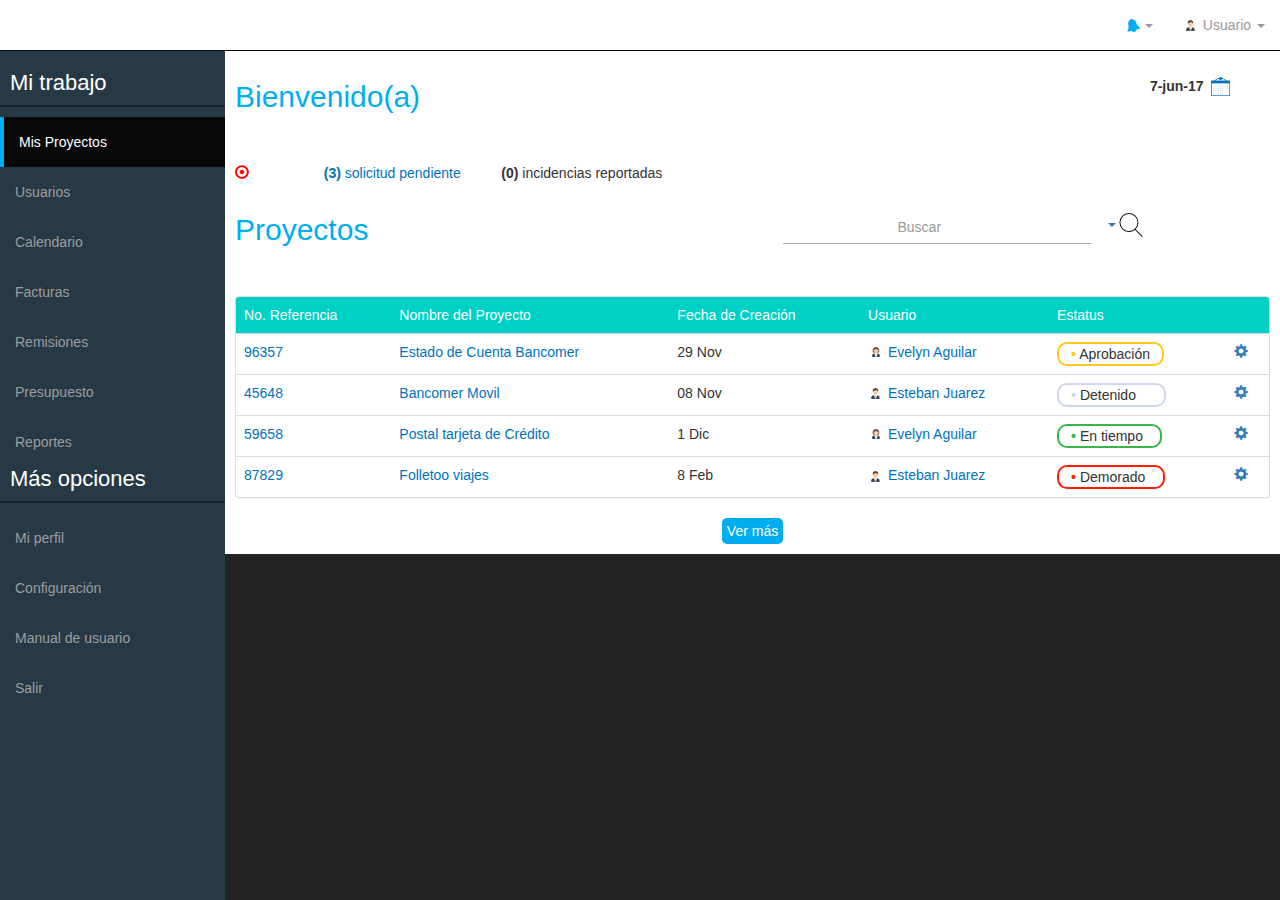
==== index.html @ 8150433b "padding row" ====
<!DOCTYPE html>
<html lang="es">
<head>
	<meta charset="UTF-8">
	<meta http-equiv="X-UA-Compatible" content="IE=edge"/>
	<meta name="viewport" content="width=device-width, initial-scale=1, user-scalable=no, maximum-scale=1, minimum-scale=1"/>
	<title>Ideeo</title>
	<link rel="stylesheet" href="./css/bootstrap.min.css">
	<link rel="stylesheet" href="./css/normalize.css">
	<link rel="stylesheet" href="./css/font-awesome.min.css">
	<link rel="stylesheet" href="./css/style.css">
    <link rel="stylesheet" href="./css/style-jor.css">
</head>
<body>

  


<!--agregar proyecto
  
  <div class="emergente-proyectos">
    <div class="agregar-proyecto">
      <div class="heading-proyecto">
        <h2 class="proyecto">Nuevo Proyecto</h2>
        <div class="cerrar">cerrar</div>
      </div>
      <div class="body-proyecto">
        <form action="">
          <label for="tipo" class="etiquetas">Tipo:</label>
          <select name="tipo" id="" class="opciones">
            <option value="2">Dato Varibale</option>
            <option value="2">Dato Fijo</option>
            <option value="3">Opción3</option>
          </select>
          <label for="referencia" class="etiquetas">No.Referencia:</label>
          <select name="referencia" id="" class="opciones">
            <option value="1">0937</option>
            <option value="2">0938</option>
            <option value="3">0939</option>
          </select>
          <label for="nombre" class="etiquetas">Nombre del Proyecto:</label>
          <select name="nombre" id="" class="opciones">
            <option value="1">Priority kit</option>
            <option value="2">Nombre 2</option>
            <option value="3">Nombre 3</option>
          </select>
        </form>
      </div>
      <div class="footer-proyecto"></div>
    </div>
  </div>

agregar proyecto-->


   <div id="wrapper">

    <!-- Navigation -->
    <nav class="navbar navbar-inverse navbar-fixed-top navbar-cim" role="navigation">
        <!-- Brand and toggle get grouped for better mobile display -->
        <div class="navbar-header">
            <button type="button" class="navbar-toggle" data-toggle="collapse" data-target=".navbar-ex1-collapse">
                <span class="sr-only">Toggle navigation</span>
                <span class="icon-bar"></span>
                <span class="icon-bar"></span>
                <span class="icon-bar"></span>
            </button>
            <a class="navbar-brand" href="index.html">Cliente</a>
        </div>
        <!-- Top Menu Items -->
        <ul class="nav navbar-right top-nav">
           <li class="dropdown">
            <a href="#" class="dropdown-toggle" data-toggle="dropdown"><i class="fa fa-bell"></i> <b class="caret"></b></a>
            <ul class="dropdown-menu message-dropdown">
                <li class="message-preview">
                    <a href="#">
                        <div class="media">
                            <span class="pull-left">
                                <img class="media-object" src="images/woman.png">
                            </span>
                            <div class="media-body">
                                <h5 class="media-heading"><strong>Usuario</strong>
                                </h5>
                                <p class="small text-muted"><i class="fa fa-clock-o"></i> hora 4:32 PM</p>
                                <p>Lorem ipsum dolor sit amet, consectetur</p>
                            </div>
                        </div>
                    </a>
                </li>
                
                
                <li class="message-footer">
                    <a href="#">Ver todos los mensajes</a>
                </li>
            </ul>
        </li>
        
        <li class="dropdown">
            <a href="#" class="dropdown-toggle" data-toggle="dropdown"><img src="images/man.png"> Usuario <b class="caret"></b></a>
            <ul class="dropdown-menu">
                
                <li>
                    <a href="#"><i class="fa fa-fw fa-power-off"></i> Salir</a>
                </li>
            </ul>
        </li>
    </ul>
    <!-- Sidebar Menu Items - These collapse to the responsive navigation menu on small screens -->
    <div class="collapse navbar-collapse navbar-ex1-collapse">
        <ul class="nav navbar-nav side-nav">
            <h2 class="sidebar-head">Mi trabajo</h2>
            <li class="active">
                <a href="index.html">Mis Proyectos</a>
            </li>
            <li>
                <a href="#">Usuarios</a>
            </li>
            <li>
                <a href="#">Calendario</a>
            </li>
            <li>
                <a href="#">Facturas</a>
            </li>
            <li>
                <a href="#">Remisiones</a>
            </li>
            <li>
                <a href="#">Presupuesto</a>
            </li>
            <li>
                <a href="#">Reportes</a>
            </li>

            <h2 class="sidebar-head">Más opciones</h2>
            <li>
                <a href="#">Mi perfil</a>
            </li>
            <li>
                <a href="#">Configuración</a>
            </li>
            <li>
                <a href="#">Manual de usuario</a>
            </li>
            <li>
                <a href="#">Salir</a>
            </li>
        </ul>
    </div>
    <!-- /.navbar-collapse -->
</nav>

<div id="page-wrapper">

    <div class="container-fluid">
           
      <div class="row">
        <div class="col-md-10 col-xs-6">
          <h2 class="bienvenido">Bienvenido(a)</h2>
        </div>
        <div class="col-md-2 col-xs-6">
          <table class="calendar">
            <tr>
              <th>7-jun-17</th>
              <th><img class="calendar" src="images/calendar.png"></th>
            </tr>
          </table>
        </div>
      </div>
    
        
      <div class="row cont-text">
        <div class="col-md-1">
          <span class="glyphicon glyphicon-record" style="color: red;"></span>
        </div>
        <div class="col-md-2">
          <p class="solicitud"><b>(3)</b> solicitud pendiente</p>
        </div>
        <div class="col-md-3">
        <p><b>(0)</b> incidencias reportadas</p>
        </div>
      </div>



      <div class="row">
        <div class="col-md-6 col-xs-12">
          <h2 class="proyecto">Proyectos</h2>
        </div>
        <div class="col-md-6 col-xs-12">
          <form class="navbar-form navbar-left buscar" role="search">
            <div class="form-group">
              <input type="text" class="form-control" placeholder="Buscar">
            </div>
          </form>
          <ul class="lupa">
            <li class="dropdown">
              <a href="#" class="dropdown-toggle" data-toggle="dropdown" role="button" aria-haspopup="true" aria-expanded="false"><span class="caret"></span></a>
              <ul class="dropdown-menu">
                <li><a href="#">Proyecto colaborativo dedicado a la recopilación de tutoriales</a></li>
                <li><a href="#">Modelo de aprendizaje y acercamiento a la Ciencia</a></li>
              </ul>
              <button type="submit" class="lupa"><img src="images/search.png"></button>
            </li>
          </ul> 
        </div>
       
      </div>  



<section class="section3">
    <div class="panel panel-default">
      <table class="table">
        <tr class="blue-color">
          <td>No. Referencia</td>
          <td >Nombre del Proyecto</td>
          <td >Fecha de Creación</td>
          <td >Usuario</td>
          <td >Estatus</td>
          <td ></td>
      </tr>

      <tr>
          <td class="no-ref">96357</td>
          <td class="no-pro">Estado de Cuenta Bancomer</td>
          <td>29 Nov</td>
          <td class="no-user"><img src="images/woman.png"> Evelyn Aguilar</td>
          <td><button class="aprobar"><b class="bullet">•</b> Aprobación</button></td>
          <td><a href="#"><span class="glyphicon glyphicon-cog"></span></td></a>
      </tr>

      <tr>
          <td class="no-ref">45648</td>
          <td class="no-pro">Bancomer Movil</td>
          <td>08 Nov</td>
          <td class="no-user"><img src="images/man.png"> Esteban Juarez</td>
          <td><button class="detenido"><b class="bullet-detenido">•</b> Detenido</button></td>
          <td><a href="#"><span class="glyphicon glyphicon-cog"></span></td></a>
      </tr>

      <tr>
          <td class="no-ref">59658</td>
          <td class="no-pro">Postal tarjeta de Crédito</td>
          <td>1 Dic</td>
          <td class="no-user"><img src="images/woman.png"> Evelyn Aguilar</td>
          <td><button class="entiempo"><b class="bullet-entiempo">•</b> En tiempo</button></td>
          <td><a href="#"><span class="glyphicon glyphicon-cog"></span></td></a>
      </tr>

      <tr>
          <td class="no-ref">87829</td>
          <td class="no-pro">Folletoo viajes</td>
          <td>8 Feb</td>
          <td class="no-user"><img src="images/man.png"> Esteban Juarez</td>
          <td><button class="demorado"><b class="bullet-demorado">•</b> Demorado</button></td>
          <td><a href="#"><span class="glyphicon glyphicon-cog"></span></td></a>
      </tr>
  </table>
</div>
<a href="#"><button class="mas">Ver más</button></a>
</section>






</div>
<!-- /.container-fluid -->
</div>
<!-- /#page-wrapper -->

</div>
<!-- /#wrapper -->






	<script src="./js/jquery.min.js"></script>
	<script src="./js/bootstrap.min.js"></script>
</body>
</html>
---- css/style.css ----
*{margin: 0 auto;padding: 0; box-sizing: border-box;}

body {
    margin-top: 100px;
    background-color: #222;
}

.container-fluid{
	margin: 0 auto;
	padding: 0;
}

/* NAV */







/* Global Styles */


@media(min-width:768px) {
    body {
        margin-top: 50px;
    }
}

#wrapper {
    padding-left: 0;
}

#page-wrapper {
    width: 100%;
    padding: 0;
    background-color: #fff;
}

.huge {
    font-size: 50px;
    line-height: normal;
}

@media(min-width:768px) {
    #wrapper {
        padding-left: 225px;
    }

    #page-wrapper {
        padding: 10px;
    }
}

/* Top Navigation */

.navbar-cim{
    background-color: #fff;
}

.top-nav {
    padding: 0 15px;
    background: #fff;
}

.top-nav>li {
    display: inline-block;
    float: left;
}

.top-nav>li>a {
    padding-top: 15px;
    padding-bottom: 15px;
    line-height: 20px;
    color: #999;
}

.top-nav>li>a:hover,
.top-nav>li>a:focus,
.top-nav>.open>a,
.top-nav>.open>a:hover,
.top-nav>.open>a:focus {
    color: #fff;
    background-color: #000;
}

.top-nav>.open>.dropdown-menu {
    float: left;
    position: absolute;
    margin-top: 0;
    border: 1px solid rgba(0,0,0,.15);
    border-top-left-radius: 0;
    border-top-right-radius: 0;
    background-color: #fff;
    -webkit-box-shadow: 0 6px 12px rgba(0,0,0,.175);
    box-shadow: 0 6px 12px rgba(0,0,0,.175);
}

.top-nav>.open>.dropdown-menu>li>a {
    white-space: normal;
}

ul.message-dropdown {
    padding: 0;
    max-height: 250px;
    overflow-x: hidden;
    overflow-y: auto;
}

li.message-preview {
    width: 275px;
    border-bottom: 1px solid rgba(0,0,0,.15);
}

li.message-preview>a {
    padding-top: 15px;
    padding-bottom: 15px;
}

li.message-footer {
    margin: 5px 0;
}

ul.alert-dropdown {
    width: 200px;
}

/* Side Navigation */

@media(min-width:768px) {
    .side-nav {
        position: fixed;
        top: 51px;
        left: 225px;
        width: 225px;
        margin-left: -225px;
        border: none;
        border-radius: 0;
        overflow-y: auto;
        background-color: #283946;
        bottom: 0;
        overflow-x: hidden;
        padding-bottom: 40px;
    }

    .side-nav>li>a {
        width: 225px;
    }

    .side-nav li a:hover,
    .side-nav li a:focus {
        outline: none;
        background-color: #4a718e !important;
    }
}

.side-nav>li>ul {
    padding: 0;
}

.side-nav>li>ul>li>a {
    display: block;
    padding: 10px 15px 10px 38px;
    text-decoration: none;
    color: #a2b8c9;
}

.side-nav>li>ul>li>a:hover {
    color: #fff;
}



.active{
    border-left: 4px solid #00aeef;
    background-color: #4a718e;
}

h2.sidebar-head{
    border-bottom: 2px solid #152531;
    color: #fff;
    padding-left: 1rem;
    padding-bottom: 1rem;
    font-size: 22px;
}

.fa-bell{
color: #00aeef;
    transform: rotate(-15deg);
}

.row{
   
}

.navbar-inverse .navbar-toggle .icon-bar{
    background: #000;
}




@media (max-width: 767px) {
    h2.sidebar-head{
        color: #000;
    }
}
/*
.emergente-proyectos{
    width: 100vw;
    height: 100vh;
    background: rgba(0,0,0,0.5);
    position: absolute;
    z-index: 100;
    
}

.agregar-proyecto{
    position: relative;
    width: 50%;
    margin: 0 auto;
    background: #fff;
    top: 10%;

}
.heading-proyecto{
    border-bottom: 1px solid #aaa;
    width: 100%;
    height: 80px;
}

.heading-proyecto h2{
    float: left;
    padding-left: 2rem;
}

.heading-proyecto .cerrar{
    float: right;
}

.body-proyecto .etiquetas{
    width: 30%;
    text-align: left;
    padding-left: 2rem;
}

.body-proyecto .opciones{
    width: 60%;
    padding-right: 2rem;
    border:1px #aaa solid;
    height: 40px;
    border-radius: 100%!important;
    margin-bottom: 2rem;
    text-align: center;
}*/
---- css/style-jor.css ----
table.calendar{
    margin-top: 15px;
}

img.calendar{
	width: 50%;
	margin-left:7px;
}

section.section2{
	background-color:#edeff5;
	width: 100%;
	height: auto;
}

h2.proyecto{
	color:#00aeef;
	font-weight: 200;
}

p.solicitud{
	color: #0072bc;
}

.cont-text{
	margin-top:40px;
}

 h2.bienvenido{
	color:#00aeef;
	
}

form.buscar{
	margin-top: 17px;
}



.form-control{
	border:none;
	border-bottom: 1px solid #ababab;
	background-color: transparent;
	box-shadow: none;
	border-radius: 0px;
	padding-left: 115px;
}

button.lupa{
	background-color: transparent;
	border: none;
}

b.bullet{
	color:#ffc818;
}

b.bullet:hover{
	color:#ffffff;
}

button.lupa:hover{
    opacity: .5;
}

ul.lupa{
	list-style-type: none;
	margin-top: 20px;
}

section.section3{
	margin-top: 40px;
}

tr.blue-color{
	background-color: #00d1c7;
	color: white;
}

.no-ref, .no-user, .no-pro{
	color:#0072bc;
}

.no-ref, .no-user, .no-pro{
	color:#0072bc;
}

button.aprobar{
	background-color:#ffffff;
	border-radius: 10px;
	padding:2px 12px 2px 12px;
	border-color:#ffc818;
	border-style: solid;
}

button.aprobar:hover{
	background-color:#ffc818;
	border-color:#ffc818;
	border-style: solid;
	color: white;
}

button.detenido{
	background-color:#ffffff;
	border-radius: 10px;
	padding:2px 28px 2px 12px;
	border-color:#d1d7ea;
	border-style: solid;
}

button.detenido:hover{
	background-color:#d1d7ea;
	border-color:#d1d7ea;
	border-style: solid;
	color: white;
}

b.bullet-detenido{
	color:#d1d7ea;
}

button.entiempo{
	background-color:#ffffff;
	border-radius: 10px;
	padding:2px 17px 2px 12px;
	border-color:#39b54a;
	border-style: solid;
}

button.entiempo:hover{
	background-color:#39b54a;
	border-color:#39b54a;
	border-style: solid;
	color: white;
}

b.bullet-entiempo{
	color:#39b54a;
}

button.demorado{
	background-color:#ffffff;
	border-radius: 10px;
	padding:2px 18px 2px 12px;
	border-color:#ff1e07;
	border-style: solid;
}

button.demorado:hover{
	background-color:#ff1e07;
	border-color:#ff1e07;
	border-style: solid;
	color: white;
}

b.bullet-demorado{
	color:#ff1e07;
}

button.mas{
	background-color: #00aeef;
	padding-left: 15px;
	padding-right: 15px;
	padding: 5px;
	color: white;
	border-style: none;
	border-color: #00aeef;
	border-radius: 5px;
	margin: auto;
	display: block;
}

 h2.estado-cuenta{
	color:#00aeef;
	border-bottom: 1px solid black;
}

.no-ref-header{
	margin-left: 10px;
	border-bottom: 1px solid;
	font-weight: 200;
	font-size: 18px;
}

.solicitudes-espacio{
	padding-left: 68px;

}

p.color-azul{
		color:#0072bc;
}

button.cim-generica{
	padding: 5px;
	padding-left: 10px;
	padding-right: 10px;
	border-radius: 15px;
	background-color: #ffffff;
	border-style:solid;
}

button.cim-generica:hover{
opacity:.7;
}
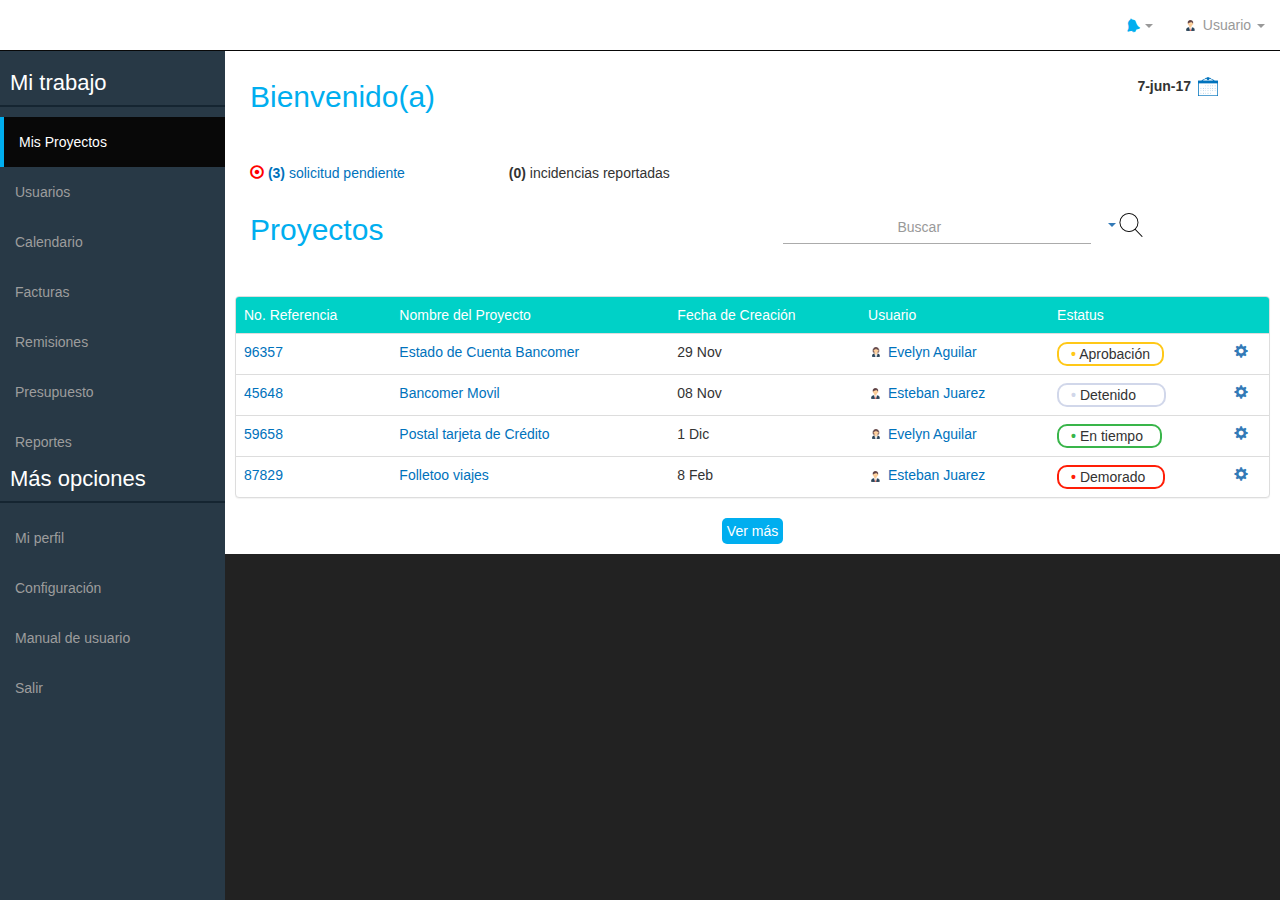
==== commit ea81ed89: "boton solicitudes" ====
--- a/index.html
+++ b/index.html
@@ -169,10 +169,9 @@
     
         
       <div class="row cont-text">
-        <div class="col-md-1">
+       
+        <div class="col-md-3">
           <span class="glyphicon glyphicon-record" style="color: red;"></span>
-        </div>
-        <div class="col-md-2">
           <p class="solicitud"><b>(3)</b> solicitud pendiente</p>
         </div>
         <div class="col-md-3">
--- a/css/style.css
+++ b/css/style.css
@@ -190,14 +190,17 @@
 }
 
 .row{
-   
+    margin-left: 0;
+    margin-right: 0;
 }
 
 .navbar-inverse .navbar-toggle .icon-bar{
     background: #000;
 }
 
-
+.solicitud{
+    display: inline-block;
+}
 
 
 @media (max-width: 767px) {
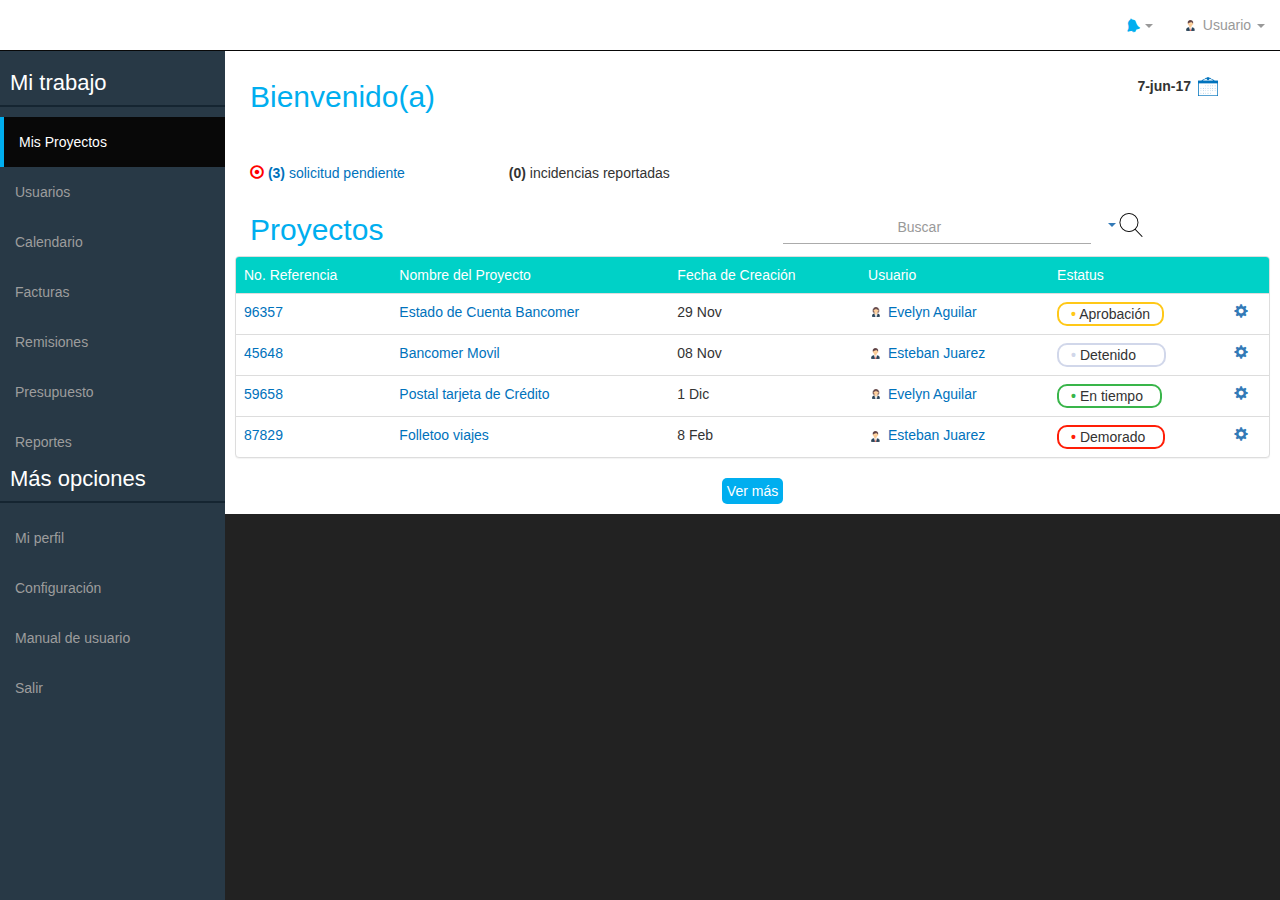
==== commit fbe70471: "escondida ventana emergente" ====
--- a/index.html
+++ b/index.html
@@ -16,7 +16,7 @@
   
 
 
-<!--agregar proyecto
+<!--agregar proyecto-->
   
   <div class="emergente-proyectos">
     <div class="agregar-proyecto">
@@ -50,7 +50,7 @@
     </div>
   </div>
 
-agregar proyecto-->
+<!--agregar proyecto-->
 
 
    <div id="wrapper">
@@ -207,7 +207,7 @@
 
 
 
-<section class="section3">
+<section class="row 0section3">
     <div class="panel panel-default">
       <table class="table">
         <tr class="blue-color">
--- a/css/style.css
+++ b/css/style.css
@@ -208,14 +208,14 @@
         color: #000;
     }
 }
-/*
+
 .emergente-proyectos{
     width: 100vw;
     height: 100vh;
     background: rgba(0,0,0,0.5);
     position: absolute;
     z-index: 100;
-    
+    display: none;
 }
 
 .agregar-proyecto{
@@ -255,4 +255,4 @@
     border-radius: 100%!important;
     margin-bottom: 2rem;
     text-align: center;
-}*/
+}
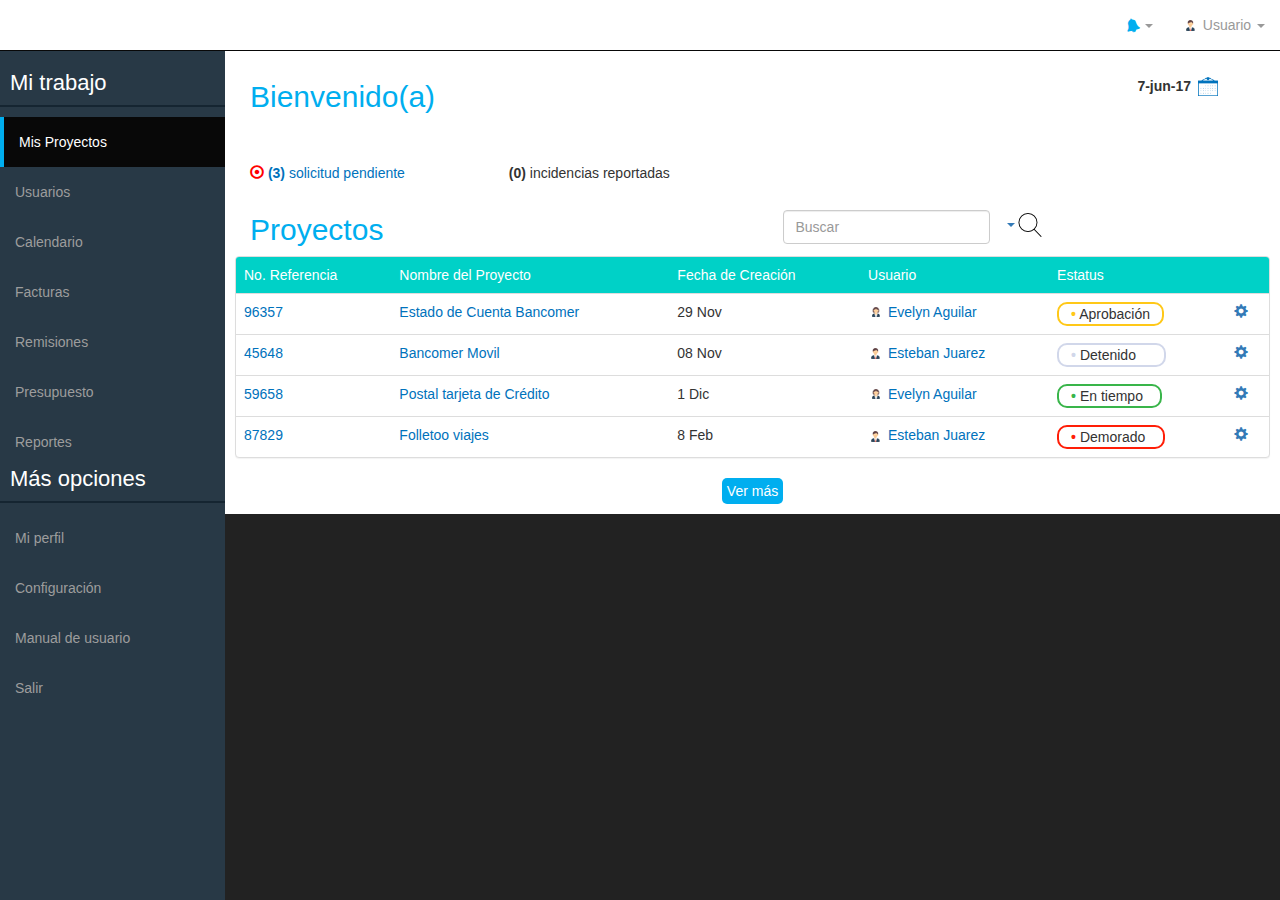
==== commit c11e9aca: "carri" ====
--- a/index.html
+++ b/index.html
@@ -17,7 +17,7 @@
 
 
 <!--agregar proyecto-->
-  
+  <!--
   <div class="emergente-proyectos">
     <div class="agregar-proyecto">
       <div class="heading-proyecto">
@@ -49,6 +49,7 @@
       <div class="footer-proyecto"></div>
     </div>
   </div>
+  -->
 
 <!--agregar proyecto-->
 
--- a/css/style.css
+++ b/css/style.css
@@ -215,7 +215,7 @@
     background: rgba(0,0,0,0.5);
     position: absolute;
     z-index: 100;
-    display: none;
+ 
 }
 
 .agregar-proyecto{
@@ -248,7 +248,7 @@
 }
 
 .body-proyecto .opciones{
-    width: 60%;
+    width: 66%;
     padding-right: 2rem;
     border:1px #aaa solid;
     height: 40px;
@@ -256,3 +256,18 @@
     margin-bottom: 2rem;
     text-align: center;
 }
+
+img.sol-pd{
+    margin-top: 8%;
+    margin-left: 28%;
+}
+
+img.sol-pd:hover{
+opacity: .8;
+cursor: pointer;
+}
+
+h4.modal-title{
+    color:#00aeef;
+    font-weight: 300;
+}--- a/css/style-jor.css
+++ b/css/style-jor.css
@@ -37,7 +37,7 @@
 
 
 
-.form-control{
+.form-control-buscar{
 	border:none;
 	border-bottom: 1px solid #ababab;
 	background-color: transparent;
@@ -46,6 +46,14 @@
 	padding-left: 115px;
 }
 
+label.float-der{
+	float: left;
+}
+
+input.form-formulario{
+	width: 67%;
+}
+
 button.lupa{
 	background-color: transparent;
 	border: none;
@@ -189,6 +197,10 @@
 
 p.color-azul{
 		color:#0072bc;
+}
+
+.marge-icons{
+	margin-left: 37%;
 }
 
 button.cim-generica{
@@ -206,25 +218,145 @@
 
 
 
-
-
-
-
-
-
-
-
-
-
-
-
-
-
-
-
-
-
-
-
-
-
+td.table-estado{
+	color:#0072bc;
+	text-decoration: underline;
+}
+
+
+
+ul{
+	list-style-type: none;
+}
+
+
+li.float{
+	float:left;
+}
+
+li.status-acount{
+margin-left: 1%;
+}
+
+li.number-ref{
+	margin-left: 15%;
+}
+
+li.date-creation{
+	margin-left: 15%;
+}
+
+li.v-ersion{
+	margin-left: 17%;
+}
+
+li.users-n{
+	margin-left: 10%;
+}
+
+li.pedidos-n{
+	margin-left: 5%;
+}
+
+span.glyphicon-triangle-bottom{
+	margin-left: 3%;
+}
+
+
+
+.visible{
+
+}
+
+.uno, .dos, .tres{
+   display: none;
+
+}
+
+.action, .action2{
+	cursor: pointer;
+}
+
+
+td.estado-color{
+	color:#0072bc;
+	text-decoration: underline;
+}
+
+tr.dos, tr.uno, tr.tres{
+	background-color: #f4f7f9;
+}
+
+
+h4.h4-ver{
+	float: left;
+}
+
+img.sol-pedido{
+	margin-left: 3%;
+	margin-top: 1.3%;
+}
+
+img.sol-pedido:hover{
+opacity: .7;
+cursor: pointer;
+}
+
+span.glyphicon-triangle-bottom:hover{
+	opacity: .7;
+
+}
+
+span.glyphicon-share-alt{
+color:#d1d7ea;
+cursor: pointer;
+}
+span.glyphicon-share-alt:hover{
+opacity: .7;
+}
+
+.boton-grups{
+	padding-bottom: 50px !important;
+}
+
+button.buton-solicitud{
+	font-size: 11px;
+	color: black;
+	background-color: #ffffff;
+	border-color: #d1d7ea;
+}
+
+button.buton-solicitud:hover{
+	color:#ffffff;
+	background-color: #00aeef;
+	border-color: #00aeef;
+}
+
+button.buton-solicitud:focus{
+	color:#ffffff;
+	background-color: #00aeef;
+	border-color: #00aeef;
+}
+
+button.buton-solicitud:active{
+	color:#ffffff;
+	background-color: #00aeef;
+	border-color: #00aeef;
+}
+
+.f-v{
+	margin-top:1%;
+}
+
+
+input.fecha{
+ width: 30%;
+}
+
+
+
+
+
+
+
+
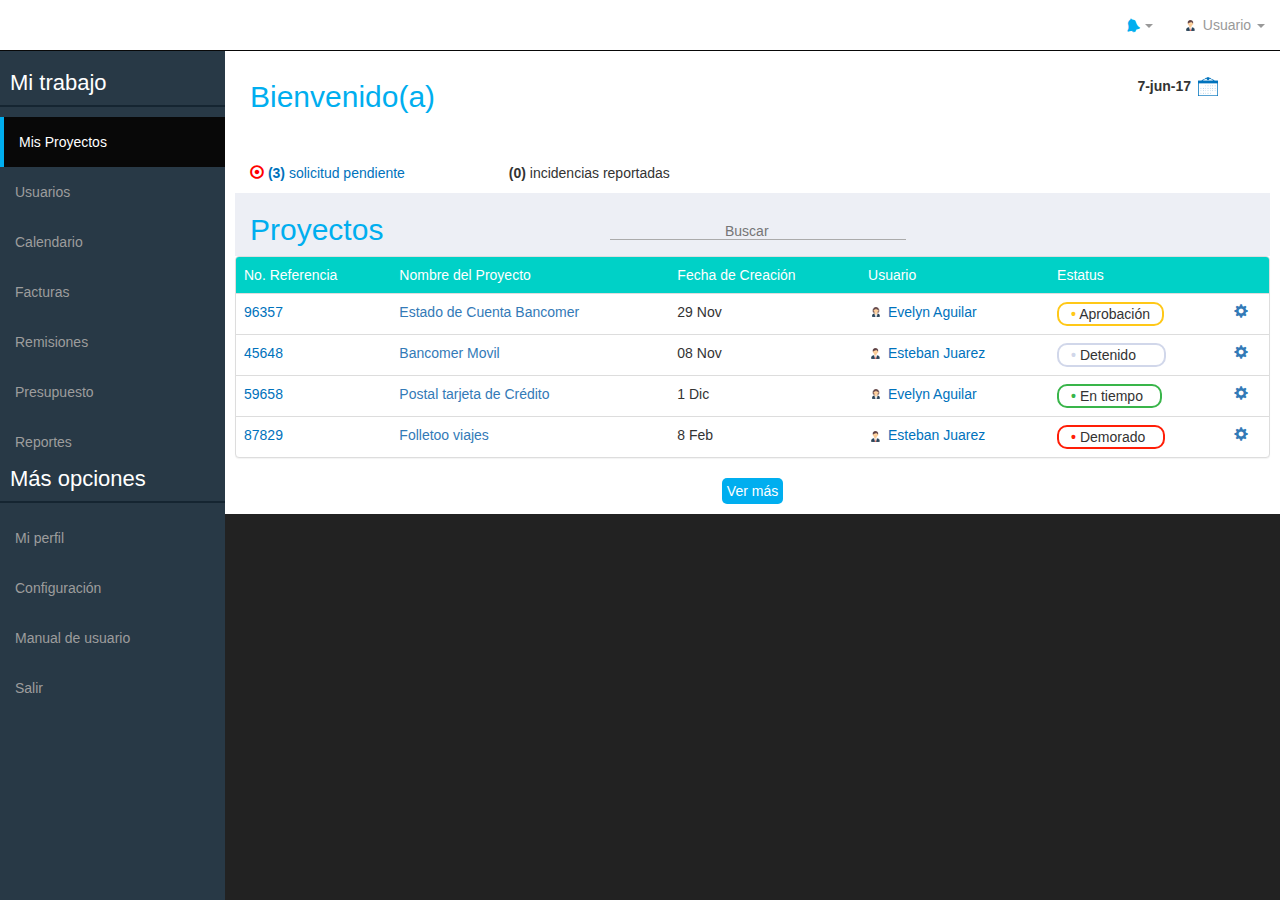
==== commit b5afbae0: "actualizacion" ====
--- a/index.html
+++ b/index.html
@@ -182,29 +182,21 @@
 
 
 
-      <div class="row">
-        <div class="col-md-6 col-xs-12">
-          <h2 class="proyecto">Proyectos</h2>
-        </div>
-        <div class="col-md-6 col-xs-12">
-          <form class="navbar-form navbar-left buscar" role="search">
-            <div class="form-group">
-              <input type="text" class="form-control" placeholder="Buscar">
+        <section class="section2">
+            <div class="row">
+              <div class="col-md-4 col-xs-12">
+                <h2 class="proyecto">Proyectos</h2>
+              </div>
+              <div class="col-md-4 col-xs-12">
+                <form class="navbar-form navbar-left buscar" role="search">
+                  <div class="form-group">
+                    <input type="text" class="form-control-buscar" placeholder="Buscar">
+                  </div>
+                </form>
+              </div>
+
             </div>
-          </form>
-          <ul class="lupa">
-            <li class="dropdown">
-              <a href="#" class="dropdown-toggle" data-toggle="dropdown" role="button" aria-haspopup="true" aria-expanded="false"><span class="caret"></span></a>
-              <ul class="dropdown-menu">
-                <li><a href="#">Proyecto colaborativo dedicado a la recopilación de tutoriales</a></li>
-                <li><a href="#">Modelo de aprendizaje y acercamiento a la Ciencia</a></li>
-              </ul>
-              <button type="submit" class="lupa"><img src="images/search.png"></button>
-            </li>
-          </ul> 
-        </div>
-       
-      </div>  
+        </section>
 
 
 
@@ -222,7 +214,7 @@
 
       <tr>
           <td class="no-ref">96357</td>
-          <td class="no-pro">Estado de Cuenta Bancomer</td>
+          <td class="no-pro"><a href="proyectos-2.html"> Estado de Cuenta Bancomer </a></td>
           <td>29 Nov</td>
           <td class="no-user"><img src="images/woman.png"> Evelyn Aguilar</td>
           <td><button class="aprobar"><b class="bullet">•</b> Aprobación</button></td>
@@ -231,7 +223,7 @@
 
       <tr>
           <td class="no-ref">45648</td>
-          <td class="no-pro">Bancomer Movil</td>
+          <td class="no-pro"><a href="proyectos-2.html">Bancomer Movil</a></td>
           <td>08 Nov</td>
           <td class="no-user"><img src="images/man.png"> Esteban Juarez</td>
           <td><button class="detenido"><b class="bullet-detenido">•</b> Detenido</button></td>
@@ -240,7 +232,7 @@
 
       <tr>
           <td class="no-ref">59658</td>
-          <td class="no-pro">Postal tarjeta de Crédito</td>
+          <td class="no-pro"><a href="proyectos-2.html">Postal tarjeta de Crédito</a></td>
           <td>1 Dic</td>
           <td class="no-user"><img src="images/woman.png"> Evelyn Aguilar</td>
           <td><button class="entiempo"><b class="bullet-entiempo">•</b> En tiempo</button></td>
@@ -249,7 +241,7 @@
 
       <tr>
           <td class="no-ref">87829</td>
-          <td class="no-pro">Folletoo viajes</td>
+          <td class="no-pro"><a href="proyectos-2.html">Folletoo viajes</a></td>
           <td>8 Feb</td>
           <td class="no-user"><img src="images/man.png"> Esteban Juarez</td>
           <td><button class="demorado"><b class="bullet-demorado">•</b> Demorado</button></td>
--- a/css/style.css
+++ b/css/style.css
@@ -257,10 +257,7 @@
     text-align: center;
 }
 
-img.sol-pd{
-    margin-top: 8%;
-    margin-left: 28%;
-}
+
 
 img.sol-pd:hover{
 opacity: .8;
--- a/css/style-jor.css
+++ b/css/style-jor.css
@@ -32,7 +32,7 @@
 }
 
 form.buscar{
-	margin-top: 17px;
+	margin-top: 27px;
 }
 
 
@@ -191,7 +191,7 @@
 }
 
 .solicitudes-espacio{
-	padding-left: 68px;
+	padding-left: 131px;
 
 }
 
@@ -353,10 +353,14 @@
  width: 30%;
 }
 
-
-
-
-
-
-
-
+img.sol-pd{
+    margin-top:2%;
+    margin-left: 20%;
+}
+
+
+
+
+
+
+
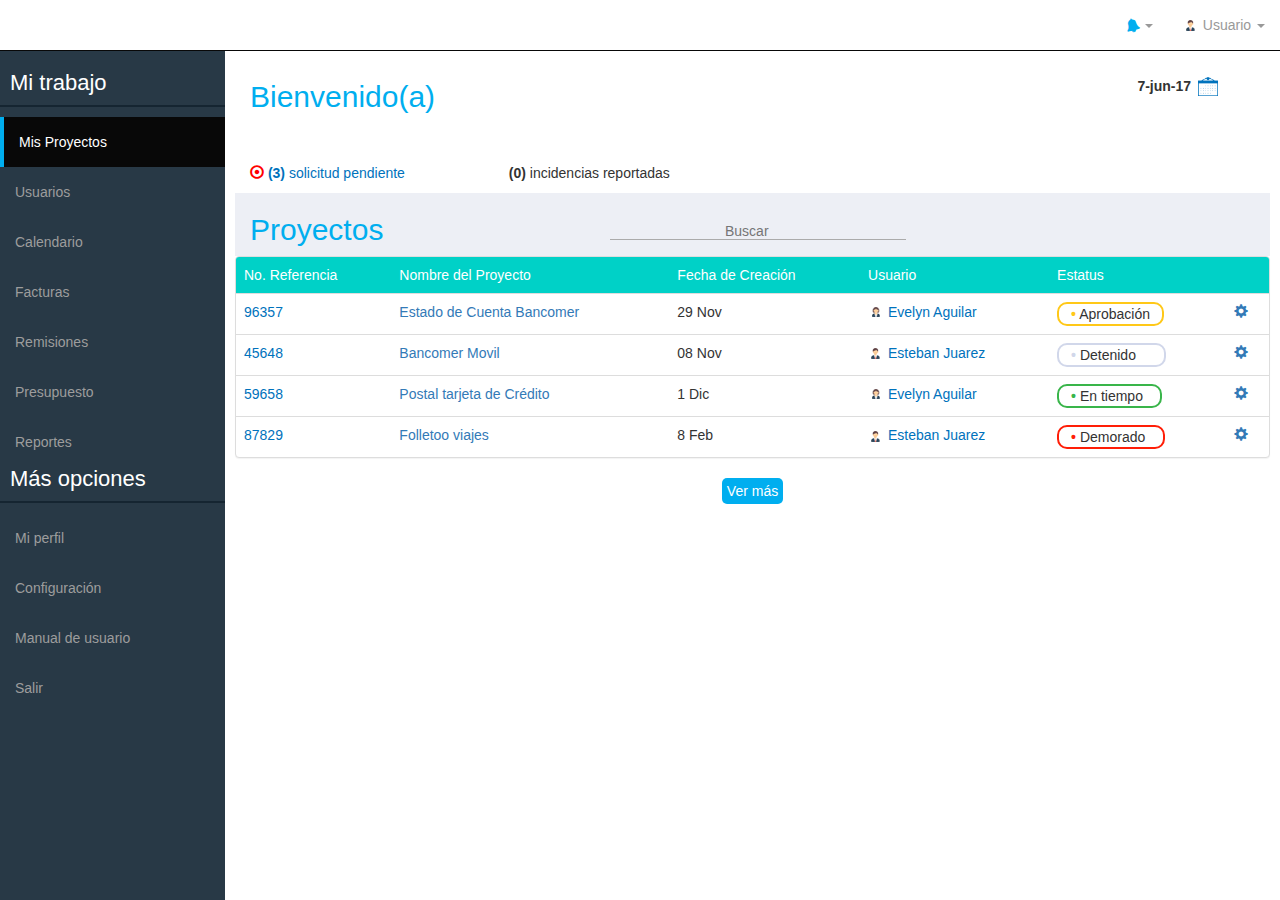
==== commit 39ab7575: "act" ====
--- a/index.html
+++ b/index.html
@@ -9,7 +9,8 @@
 	<link rel="stylesheet" href="./css/normalize.css">
 	<link rel="stylesheet" href="./css/font-awesome.min.css">
 	<link rel="stylesheet" href="./css/style.css">
-    <link rel="stylesheet" href="./css/style-jor.css">
+  <link rel="stylesheet" href="./css/style-jor.css">
+  <link rel="stylesheet" href="./css/responsive.css">
 </head>
 <body>
 
--- a/css/style.css
+++ b/css/style.css
@@ -2,7 +2,7 @@
 
 body {
     margin-top: 100px;
-    background-color: #222;
+    background-color:white;
 }
 
 .container-fluid{
@@ -252,7 +252,6 @@
     padding-right: 2rem;
     border:1px #aaa solid;
     height: 40px;
-    border-radius: 100%!important;
     margin-bottom: 2rem;
     text-align: center;
 }
--- a/css/responsive.css
+++ b/css/responsive.css
@@ -0,0 +1,51 @@
+@media only screen and (max-device-width : 1500px) {
+	.solicitudes-espacio{
+		padding-left: 77px;
+	}
+
+	.marge-icons{
+		margin-left: 25%;
+	}
+
+}
+
+@media only screen and (max-device-width : 1350px) {
+
+		.solicitudes-espacio{
+		padding-left:4%;
+	}
+
+	.marge-icons{
+		margin-left: 17%;
+	}
+
+}
+
+@media only screen and (max-device-width : 1350px) {
+
+	.marge-icons{
+		margin-left: -35%;
+		margin-top:-2%;
+	}
+
+}
+
+@media only screen and (max-device-width :990px) {
+	.solicitudes-espacio{
+		padding-left:2%;
+	}
+
+	.marge-icons{
+		margin-left:0%;
+		margin-top:0%;
+	}
+
+	img.sol-pd{
+		margin-left: 0%;
+	}
+
+	.form-control-buscar{
+		margin-left: -5%;
+	}
+
+}